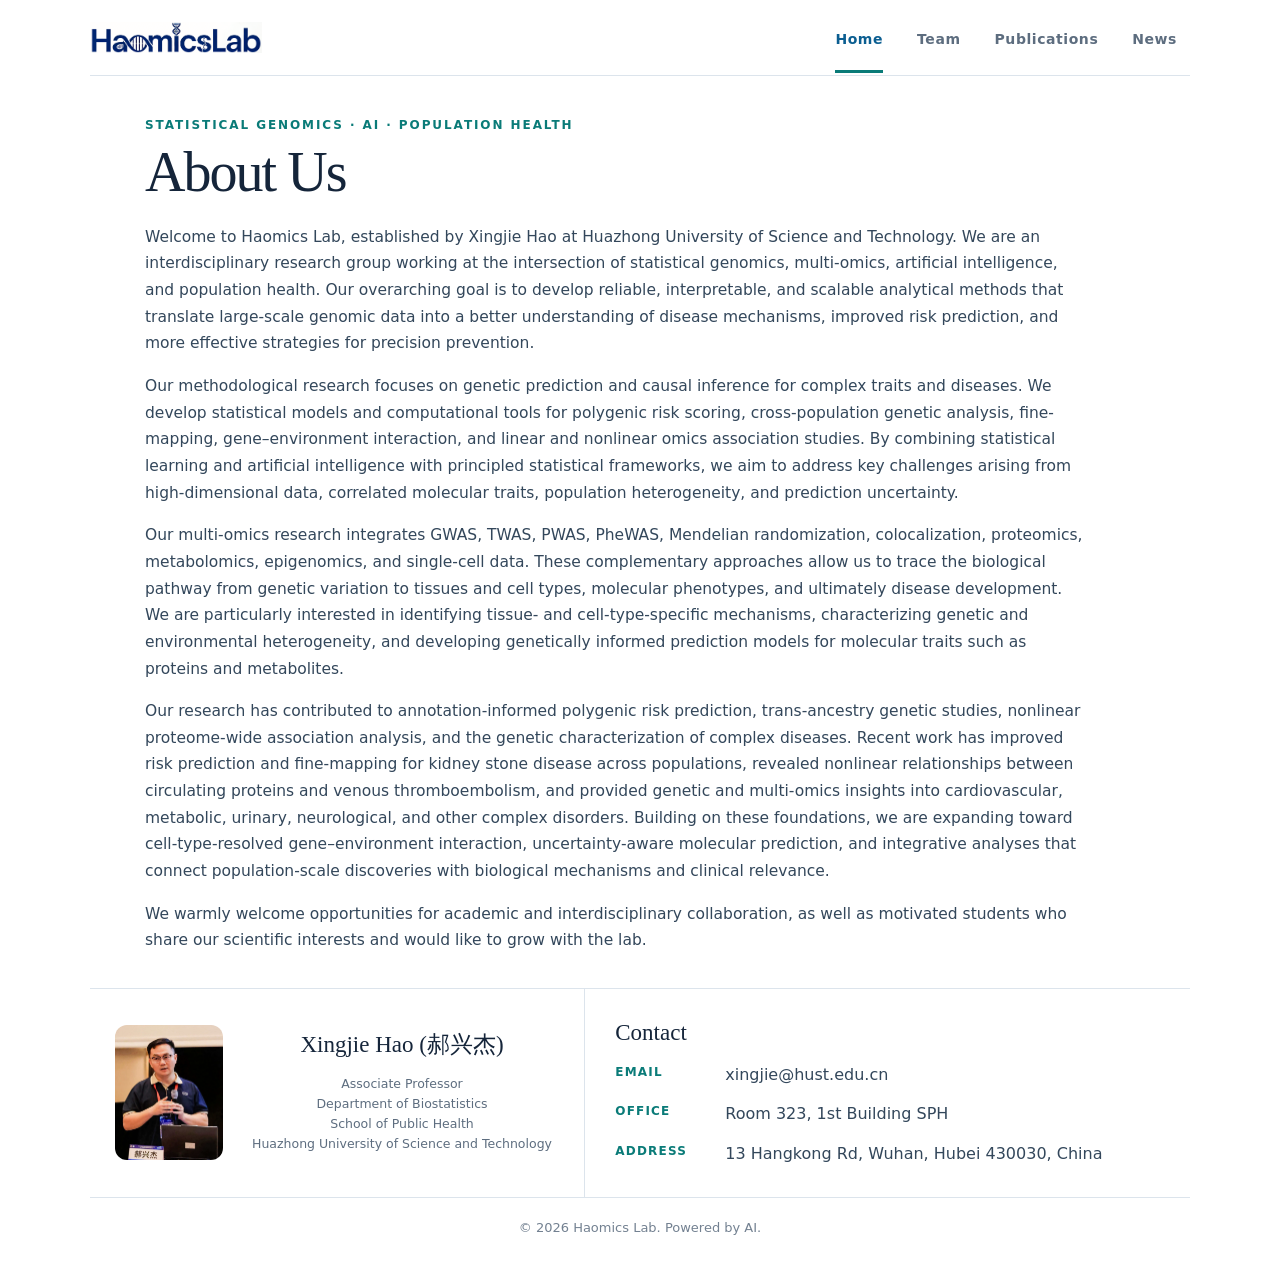
==== index.html @ bb044609 "Update index.html" ====
<!DOCTYPE html>
<html lang="en" data-static-package="haomics-v4-preview-parity">
<head>
  <meta charset="utf-8">
  <meta name="viewport" content="width=device-width, initial-scale=1">
  <title>Home | Haolab@HUST</title>
  <meta name="description" content="Haomics Lab led by Xingjie Hao (郝兴杰), Department of Biostatistics, Huazhong University of Science and Technology. Research: statistical genomics, multi-omics, Mendelian randomization, polygenic risk score, complex disease genetics.">
  <meta name="keywords" content="Xingjie Hao, Haomics Lab, statistical genomics, multi-omics, Mendelian randomization, PRS, complex disease genetics, Huazhong University of Science and Technology, HUST">
  <meta name="author" content="Xingjie Hao">
  <meta name="robots" content="index,follow">
  <link rel="canonical" href="https://haomicslab.github.io/">
  <link rel="stylesheet" href="jemdoc.css">
</head>
<body>
  <div class="site-frame">
  <header class="site-header">
    <a class="brand" href="index.html" aria-label="Haomics Lab home"><img src="https://haomicslab.github.io/image/logo.png" alt="Haomics Lab"></a>
    <nav aria-label="Primary navigation">
      <a href="index.html" aria-current="page">Home</a>
      <a href="team.html">Team</a>
      <a href="publications.html">Publications</a>
      <a href="news.html">News</a>
    </nav>
  </header>

  <main>
    <section class="home-overview" aria-labelledby="about-heading">
      <div class="research-copy">
        <p class="eyebrow">Statistical Genomics &middot; AI &middot; Population Health</p>
        <h1 id="about-heading">About Us</h1>
        <p>Welcome to Haomics Lab, established by Xingjie Hao at Huazhong University of Science and Technology. We are an interdisciplinary research group working at the intersection of statistical genomics, multi-omics, artificial intelligence, and population health. Our overarching goal is to develop reliable, interpretable, and scalable analytical methods that translate large-scale genomic data into a better understanding of disease mechanisms, improved risk prediction, and more effective strategies for precision prevention.</p>
        <p>Our methodological research focuses on genetic prediction and causal inference for complex traits and diseases. We develop statistical models and computational tools for polygenic risk scoring, cross-population genetic analysis, fine-mapping, gene–environment interaction, and linear and nonlinear omics association studies. By combining statistical learning and artificial intelligence with principled statistical frameworks, we aim to address key challenges arising from high-dimensional data, correlated molecular traits, population heterogeneity, and prediction uncertainty.</p>
        <p>Our multi-omics research integrates GWAS, TWAS, PWAS, PheWAS, Mendelian randomization, colocalization, proteomics, metabolomics, epigenomics, and single-cell data. These complementary approaches allow us to trace the biological pathway from genetic variation to tissues and cell types, molecular phenotypes, and ultimately disease development. We are particularly interested in identifying tissue- and cell-type-specific mechanisms, characterizing genetic and environmental heterogeneity, and developing genetically informed prediction models for molecular traits such as proteins and metabolites.</p>
        <p>Our research has contributed to annotation-informed polygenic risk prediction, trans-ancestry genetic studies, nonlinear proteome-wide association analysis, and the genetic characterization of complex diseases. Recent work has improved risk prediction and fine-mapping for kidney stone disease across populations, revealed nonlinear relationships between circulating proteins and venous thromboembolism, and provided genetic and multi-omics insights into cardiovascular, metabolic, urinary, neurological, and other complex disorders. Building on these foundations, we are expanding toward cell-type-resolved gene–environment interaction, uncertainty-aware molecular prediction, and integrative analyses that connect population-scale discoveries with biological mechanisms and clinical relevance.</p>
        <p>We warmly welcome opportunities for academic and interdisciplinary collaboration, as well as motivated students who share our scientific interests and would like to grow with the lab.</p>
      </div>
    </section>

    <section class="home-details" aria-label="Principal investigator and contact information">
      <aside class="pi-card" aria-labelledby="pi-name">
        <img src="https://haomicslab.github.io/image/xingjie.jpg" alt="Xingjie Hao">
        <div class="pi-copy">
          <h2 id="pi-name">Xingjie Hao <span>(郝兴杰)</span></h2>
          <p class="role">Associate Professor<br>Department of Biostatistics<br>School of Public Health<br>Huazhong University of Science and Technology</p>
        </div>
      </aside>
      <div class="contact-card" aria-labelledby="contact-heading">
        <h2 id="contact-heading">Contact</h2>
        <address>
          <span>Email</span><a href="mailto:xingjie@hust.edu.cn">xingjie@hust.edu.cn</a>
          <span>Office</span><p>Room 323, 1st Building SPH</p>
          <span>Address</span><p>13 Hangkong Rd, Wuhan, Hubei 430030, China </p>
        </address>
      </div>
    </section>
  </main>
  <footer>© 2026 Haomics Lab. Powered by AI.</footer>
  </div>
</body>
</html>
---- jemdoc.css ----
/* Haomics Lab static package: haomics-v4-preview-parity */
:root {
  --ink: #15253a;
  --muted: #5d6d7f;
  --line: #dce4ec;
  --paper: #ffffff;
  --white: #ffffff;
  --blue: #0b5e91;
  --teal: #0a7b78;
  --accent: #ffffff;
}

* { box-sizing: border-box; }
html { scroll-behavior: smooth; }
body {
  margin: 0;
  background: var(--white);
  color: var(--ink);
  font-family: Inter, ui-sans-serif, system-ui, -apple-system, BlinkMacSystemFont, "Segoe UI", sans-serif;
  -webkit-font-smoothing: antialiased;
}
a { color: inherit; }
img { display: block; max-width: 100%; }
.site-frame { width: min(1100px, calc(100% - 40px)); margin: 0 auto; min-height: 100vh; }
.site-header {
  min-height: 76px;
  display: flex;
  align-items: center;
  justify-content: space-between;
  gap: 32px;
  border-bottom: 1px solid var(--line);
}
.brand { display: inline-flex; align-items: center; }
.brand img { width: 172px; height: auto; }
nav { display: flex; align-items: stretch; gap: 8px; }
nav a { position: relative; padding: 27px 13px 25px; color: var(--muted); text-decoration: none; font-size: 14px; font-weight: 650; letter-spacing: .04em; }
nav a::after { content: ""; position: absolute; left: 13px; right: 13px; bottom: -1px; height: 3px; background: var(--teal); transform: scaleX(0); transition: transform .18s ease; }
nav a:hover, nav a[aria-current="page"] { color: var(--blue); }
nav a:hover::after, nav a[aria-current="page"]::after { transform: scaleX(1); }
h1, h2, p { margin-top: 0; }
h1 { margin-bottom: 22px; font-family: Georgia, "Times New Roman", serif; font-size: clamp(38px,4.5vw,56px); font-weight: 500; line-height: 1.03; letter-spacing: -.035em; }
h2 { font-family: Georgia, "Times New Roman", serif; font-weight: 500; }
.eyebrow { margin: 0 0 12px; color: var(--teal); font-size: 12px; font-weight: 800; letter-spacing: .16em; text-transform: uppercase; }
footer { padding: 22px 0 30px; color: #738191; font-size: 13px; text-align: center; }

/* Home */
.home-overview { padding: 42px 5% 34px; border-bottom: 1px solid var(--line); }
.research-copy { max-width: 940px; }
.research-copy > p:not(.eyebrow) { margin-bottom: 16px; color: #33475b; font-size: 15.5px; line-height: 1.72; }
.research-copy > p:last-child { margin-bottom: 0; }
.home-details { display: grid; grid-template-columns: minmax(0,.9fr) minmax(0,1.1fr); border-bottom: 1px solid var(--line); }
.pi-card, .contact-card { padding: 30px 5%; }
.pi-card { display: grid; grid-template-columns: 108px minmax(0,1fr); gap: 22px; align-items: center; border-right: 1px solid var(--line); }
.pi-card img { width: 108px; aspect-ratio: 4/5; object-fit: cover; border-radius: 12px; }
.pi-copy { text-align: center; }
.pi-card h2, .contact-card h2 { margin: 0 0 14px; font-size: 23px; line-height: 1.25; }
.pi-card h2 span { white-space: nowrap; }
.role { margin: 0; color: var(--muted); font-size: 12.5px; line-height: 1.62; }
address { display: grid; grid-template-columns: 88px 1fr; gap: 14px 22px; font-style: normal; }
address span { color: var(--teal); font-size: 12px; font-weight: 800; letter-spacing: .1em; text-transform: uppercase; padding-top: 3px; }
address p, address a { margin: 0; color: #33475b; line-height: 1.6; text-decoration: none; }
address a:hover { color: var(--blue); text-decoration: underline; text-underline-offset: 3px; }

/* Interior pages */
.page-intro { padding: 48px 5% 38px; background: var(--white); border-bottom: 1px solid var(--line); }
.page-intro h1 { margin: 0; font-size: clamp(38px,5vw,56px); }
.people-section { padding: 22px 5%; border-bottom: 1px solid var(--line); }
.people-section h2 { margin: 0 0 14px; font-size: 24px; }
.member-grid { list-style: none; display: grid; grid-template-columns: repeat(7,minmax(0,1fr)); gap: 18px 14px; padding: 0; margin: 0; }
.member-grid.pi-grid { grid-template-columns: minmax(0,130px); }
.member-card { min-width: 0; }
.member-photo { overflow: hidden; aspect-ratio: 4/5; background: #f3f5f7; border: 1px solid var(--line); border-radius: 12px; }
.member-photo img { width: 100%; height: 100%; object-fit: cover; transition: transform .3s ease; }
.member-card:hover .member-photo img { transform: scale(1.025); }
.member-card p { margin: 8px 0 0; color: #33475b; font-size: 13px; line-height: 1.4; }
.alumni-section { background: var(--white); }
.alumni-list { margin: 0; padding: 0; list-style: none; border-top: 1px solid var(--line); }
.alumni-list li { display: grid; grid-template-columns: 18px 1fr; gap: 8px; padding: 13px 0; border-bottom: 1px solid var(--line); }
.alumni-list span { color: var(--teal); font-family: Georgia,serif; font-size: 18px; line-height: 1.35; }
.alumni-list p { margin: 0; color: #3a4d5f; font-size: 14.5px; line-height: 1.58; }
.publication-intro { padding-top: 26px; padding-bottom: 22px; }
.publication-intro h1 { font-size: clamp(28px,3.2vw,38px); }
.pub-desc { max-width: 760px; margin-top: 14px; color: var(--muted); font-size: 14px; line-height: 1.65; }
.pub-desc a, .news-item a { color: var(--blue); text-decoration-thickness: 1px; text-underline-offset: 3px; }
.co-first, .corr { font-size: .72em; font-weight: 800; line-height: 0; position: relative; top: -.35em; }
.co-first { color: #b6413c; }
.corr { color: var(--blue); }
.publication-archive { background: var(--white); }
.publication-year { display: grid; grid-template-columns: 110px 1fr; gap: 26px; padding: 36px 5%; border-bottom: 1px solid var(--line); }
.publication-year h2 { margin: 0; color: var(--teal); font-size: 22px; }
.publication-year ul { margin: 0; padding: 0; list-style: none; }
.publication-year li { position: relative; padding: 0 0 18px 24px; color: #33475b; font-size: 14.5px; line-height: 1.68; }
.publication-year li:last-child { padding-bottom: 0; }
.publication-year li::before { content: "›"; position: absolute; left: 0; top: -1px; color: var(--teal); font-family: Georgia,serif; font-size: 20px; }
.publication-year em { color: var(--ink); font-family: Georgia,"Times New Roman",serif; font-weight: 650; }
.me { color: var(--ink); font-weight: 800; }
.article-link { display: inline-flex; align-items: center; gap: 4px; margin-left: 8px; padding: 3px 8px; border: 1px solid #b9cbd4; border-radius: 999px; color: var(--blue); font-size: 11.5px; font-weight: 750; line-height: 1.3; text-decoration: none; white-space: nowrap; vertical-align: .08em; }
.article-link:hover { background: #eef7f7; border-color: var(--teal); color: var(--teal); }
.news-list { padding: 0 5%; background: var(--white); }
.news-item { display: grid; grid-template-columns: 120px 1fr; gap: 26px; padding: 30px 0; border-bottom: 1px solid var(--line); }
.news-item time { color: var(--teal); font-family: Georgia,serif; font-size: 17px; }
.news-item p { margin: 0; color: #33475b; font-size: 15.5px; line-height: 1.65; }

@media (max-width: 760px) {
  .site-frame { width: min(100% - 24px,1100px); }
  .site-header { min-height: auto; padding: 14px 0 9px; flex-direction: column; align-items: flex-start; gap: 9px; }
  .brand img { width: 150px; }
  nav { width: 100%; overflow-x: auto; gap: 0; scrollbar-width: none; }
  nav::-webkit-scrollbar { display: none; }
  nav a { flex: 1 0 auto; min-width: max-content; padding: 11px 10px 9px; text-align: center; font-size: 12.5px; }
  nav a::after { left: 11px; right: 11px; }
  h1 { font-size: clamp(36px,11vw,48px); }
  .home-overview { padding: 30px 16px 26px; }
  .research-copy > p:not(.eyebrow) { font-size: 15px; line-height: 1.68; }
  .home-details { grid-template-columns: 1fr; }
  .pi-card, .contact-card { padding: 24px 16px; }
  .pi-card { grid-template-columns: 92px minmax(0,1fr); gap: 16px; border-right: 0; border-bottom: 1px solid var(--line); }
  .pi-card img { width: 92px; border-radius: 10px; }
  .pi-card h2, .contact-card h2 { margin-bottom: 12px; font-size: 21px; }
  .role { font-size: 12px; }
  address { grid-template-columns: 1fr; gap: 5px; }
  address p, address a { margin-bottom: 15px; }
  .page-intro { padding: 36px 16px 30px; }
  .page-intro h1 { font-size: clamp(36px,11vw,48px); }
  .people-section { padding: 20px 16px; }
  .member-grid { grid-template-columns: repeat(2,minmax(0,1fr)); gap: 24px 12px; }
  .member-grid.pi-grid { grid-template-columns: minmax(0,130px); }
  .member-card p { font-size: 13px; }
  .alumni-list li { grid-template-columns: 16px 1fr; gap: 7px; }
  .publication-year { grid-template-columns: 1fr; gap: 18px; padding: 32px 16px; }
  .publication-intro { padding: 24px 16px 20px; }
  .publication-intro h1 { font-size: clamp(28px,8vw,36px); }
  .publication-year li { padding-left: 22px; font-size: 14px; line-height: 1.65; }
  .article-link { display: flex; width: max-content; margin: 8px 0 0; }
  .news-list { padding: 0 16px; }
  .news-item { grid-template-columns: 1fr; gap: 10px; padding: 26px 0; }
  .news-item p { font-size: 15px; }
}

@media (min-width: 761px) and (max-width: 980px) {
  .member-grid { grid-template-columns: repeat(4,minmax(0,1fr)); }
  .home-details { grid-template-columns: 1fr 1fr; }
  .pi-card { grid-template-columns: 96px minmax(0,1fr); gap: 16px; }
  .pi-card img { width: 96px; }
}

@media (prefers-reduced-motion: reduce) { * { scroll-behavior: auto !important; transition: none !important; } }
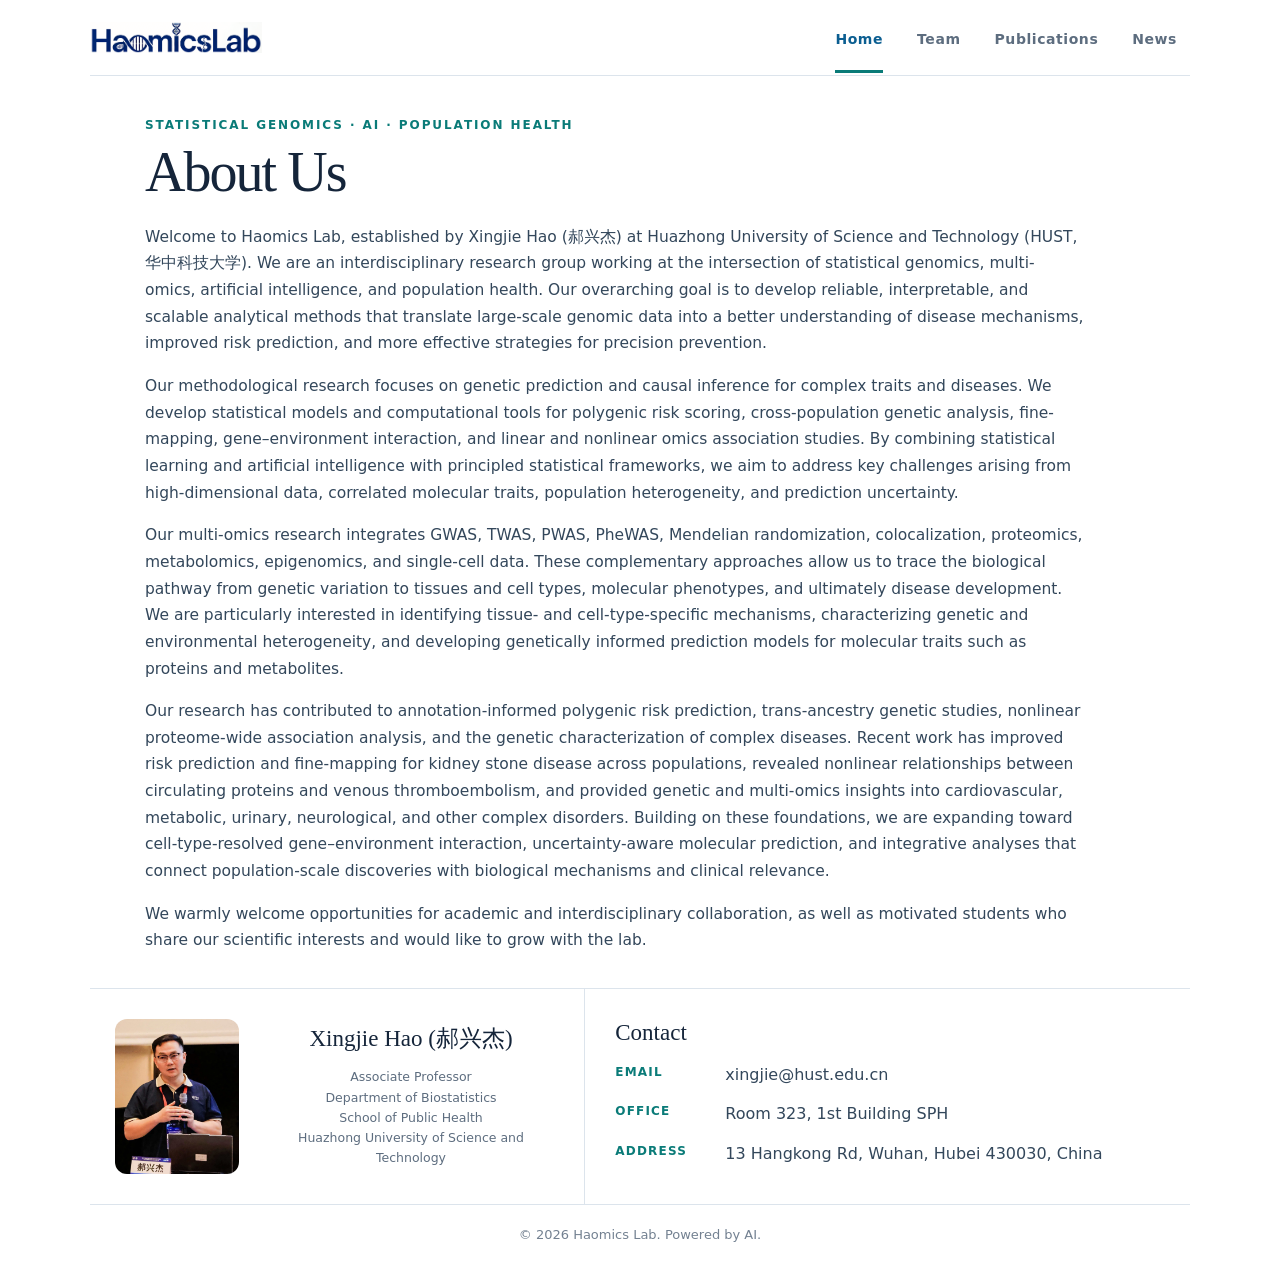
==== commit 2abc1231: "Update index.html" ====
--- a/index.html
+++ b/index.html
@@ -28,7 +28,7 @@
       <div class="research-copy">
         <p class="eyebrow">Statistical Genomics &middot; AI &middot; Population Health</p>
         <h1 id="about-heading">About Us</h1>
-        <p>Welcome to Haomics Lab, established by Xingjie Hao at Huazhong University of Science and Technology. We are an interdisciplinary research group working at the intersection of statistical genomics, multi-omics, artificial intelligence, and population health. Our overarching goal is to develop reliable, interpretable, and scalable analytical methods that translate large-scale genomic data into a better understanding of disease mechanisms, improved risk prediction, and more effective strategies for precision prevention.</p>
+        <p>Welcome to Haomics Lab, established by Xingjie Hao (郝兴杰) at Huazhong University of Science and Technology (HUST, 华中科技大学). We are an interdisciplinary research group working at the intersection of statistical genomics, multi-omics, artificial intelligence, and population health. Our overarching goal is to develop reliable, interpretable, and scalable analytical methods that translate large-scale genomic data into a better understanding of disease mechanisms, improved risk prediction, and more effective strategies for precision prevention.</p>
         <p>Our methodological research focuses on genetic prediction and causal inference for complex traits and diseases. We develop statistical models and computational tools for polygenic risk scoring, cross-population genetic analysis, fine-mapping, gene–environment interaction, and linear and nonlinear omics association studies. By combining statistical learning and artificial intelligence with principled statistical frameworks, we aim to address key challenges arising from high-dimensional data, correlated molecular traits, population heterogeneity, and prediction uncertainty.</p>
         <p>Our multi-omics research integrates GWAS, TWAS, PWAS, PheWAS, Mendelian randomization, colocalization, proteomics, metabolomics, epigenomics, and single-cell data. These complementary approaches allow us to trace the biological pathway from genetic variation to tissues and cell types, molecular phenotypes, and ultimately disease development. We are particularly interested in identifying tissue- and cell-type-specific mechanisms, characterizing genetic and environmental heterogeneity, and developing genetically informed prediction models for molecular traits such as proteins and metabolites.</p>
         <p>Our research has contributed to annotation-informed polygenic risk prediction, trans-ancestry genetic studies, nonlinear proteome-wide association analysis, and the genetic characterization of complex diseases. Recent work has improved risk prediction and fine-mapping for kidney stone disease across populations, revealed nonlinear relationships between circulating proteins and venous thromboembolism, and provided genetic and multi-omics insights into cardiovascular, metabolic, urinary, neurological, and other complex disorders. Building on these foundations, we are expanding toward cell-type-resolved gene–environment interaction, uncertainty-aware molecular prediction, and integrative analyses that connect population-scale discoveries with biological mechanisms and clinical relevance.</p>
--- a/jemdoc.css
+++ b/jemdoc.css
@@ -1,4 +1,4 @@
-/* Haomics Lab static package: haomics-v4-preview-parity */
+/* Haomics Lab static package: haomics-v4-larger-team-photos */
 :root {
   --ink: #15253a;
   --muted: #5d6d7f;
@@ -50,8 +50,8 @@
 .research-copy > p:last-child { margin-bottom: 0; }
 .home-details { display: grid; grid-template-columns: minmax(0,.9fr) minmax(0,1.1fr); border-bottom: 1px solid var(--line); }
 .pi-card, .contact-card { padding: 30px 5%; }
-.pi-card { display: grid; grid-template-columns: 108px minmax(0,1fr); gap: 22px; align-items: center; border-right: 1px solid var(--line); }
-.pi-card img { width: 108px; aspect-ratio: 4/5; object-fit: cover; border-radius: 12px; }
+.pi-card { display: grid; grid-template-columns: 124px minmax(0,1fr); gap: 24px; align-items: center; border-right: 1px solid var(--line); }
+.pi-card img { width: 124px; aspect-ratio: 4/5; object-fit: cover; border-radius: 12px; }
 .pi-copy { text-align: center; }
 .pi-card h2, .contact-card h2 { margin: 0 0 14px; font-size: 23px; line-height: 1.25; }
 .pi-card h2 span { white-space: nowrap; }
@@ -66,13 +66,13 @@
 .page-intro h1 { margin: 0; font-size: clamp(38px,5vw,56px); }
 .people-section { padding: 22px 5%; border-bottom: 1px solid var(--line); }
 .people-section h2 { margin: 0 0 14px; font-size: 24px; }
-.member-grid { list-style: none; display: grid; grid-template-columns: repeat(7,minmax(0,1fr)); gap: 18px 14px; padding: 0; margin: 0; }
-.member-grid.pi-grid { grid-template-columns: minmax(0,130px); }
-.member-card { min-width: 0; }
-.member-photo { overflow: hidden; aspect-ratio: 4/5; background: #f3f5f7; border: 1px solid var(--line); border-radius: 12px; }
+.member-grid { list-style: none; display: grid; grid-template-columns: repeat(5,minmax(0,1fr)); gap: 20px 18px; padding: 0; margin: 0; }
+.member-grid.pi-grid { grid-template-columns: minmax(0,176px); }
+.member-card { min-width: 0; text-align: center; }
+.member-photo { width: 100%; max-width: 176px; margin-inline: auto; overflow: hidden; aspect-ratio: 4/5; background: #f3f5f7; border: 1px solid var(--line); border-radius: 12px; }
 .member-photo img { width: 100%; height: 100%; object-fit: cover; transition: transform .3s ease; }
 .member-card:hover .member-photo img { transform: scale(1.025); }
-.member-card p { margin: 8px 0 0; color: #33475b; font-size: 13px; line-height: 1.4; }
+.member-card p { margin: 9px 0 0; color: #33475b; font-size: 13px; line-height: 1.35; text-align: center; white-space: nowrap; letter-spacing: -.01em; }
 .alumni-section { background: var(--white); }
 .alumni-list { margin: 0; padding: 0; list-style: none; border-top: 1px solid var(--line); }
 .alumni-list li { display: grid; grid-template-columns: 18px 1fr; gap: 8px; padding: 13px 0; border-bottom: 1px solid var(--line); }
@@ -114,8 +114,8 @@
   .research-copy > p:not(.eyebrow) { font-size: 15px; line-height: 1.68; }
   .home-details { grid-template-columns: 1fr; }
   .pi-card, .contact-card { padding: 24px 16px; }
-  .pi-card { grid-template-columns: 92px minmax(0,1fr); gap: 16px; border-right: 0; border-bottom: 1px solid var(--line); }
-  .pi-card img { width: 92px; border-radius: 10px; }
+  .pi-card { grid-template-columns: 104px minmax(0,1fr); gap: 18px; border-right: 0; border-bottom: 1px solid var(--line); }
+  .pi-card img { width: 104px; border-radius: 10px; }
   .pi-card h2, .contact-card h2 { margin-bottom: 12px; font-size: 21px; }
   .role { font-size: 12px; }
   address { grid-template-columns: 1fr; gap: 5px; }
@@ -123,9 +123,10 @@
   .page-intro { padding: 36px 16px 30px; }
   .page-intro h1 { font-size: clamp(36px,11vw,48px); }
   .people-section { padding: 20px 16px; }
-  .member-grid { grid-template-columns: repeat(2,minmax(0,1fr)); gap: 24px 12px; }
-  .member-grid.pi-grid { grid-template-columns: minmax(0,130px); }
-  .member-card p { font-size: 13px; }
+  .member-grid { grid-template-columns: repeat(2,minmax(0,1fr)); gap: 22px 8px; }
+  .member-grid.pi-grid { grid-template-columns: minmax(0,160px); }
+  .member-photo { max-width: 168px; }
+  .member-card p { font-size: clamp(10.75px,3vw,12.5px); letter-spacing: -.035em; }
   .alumni-list li { grid-template-columns: 16px 1fr; gap: 7px; }
   .publication-year { grid-template-columns: 1fr; gap: 18px; padding: 32px 16px; }
   .publication-intro { padding: 24px 16px 20px; }
@@ -140,8 +141,13 @@
 @media (min-width: 761px) and (max-width: 980px) {
   .member-grid { grid-template-columns: repeat(4,minmax(0,1fr)); }
   .home-details { grid-template-columns: 1fr 1fr; }
-  .pi-card { grid-template-columns: 96px minmax(0,1fr); gap: 16px; }
-  .pi-card img { width: 96px; }
+  .pi-card { grid-template-columns: 112px minmax(0,1fr); gap: 18px; }
+  .pi-card img { width: 112px; }
+}
+
+@media (max-width: 340px) {
+  .member-grid:not(.pi-grid) { grid-template-columns: 1fr; }
+  .member-card p { font-size: 12.5px; letter-spacing: -.01em; }
 }
 
 @media (prefers-reduced-motion: reduce) { * { scroll-behavior: auto !important; transition: none !important; } }
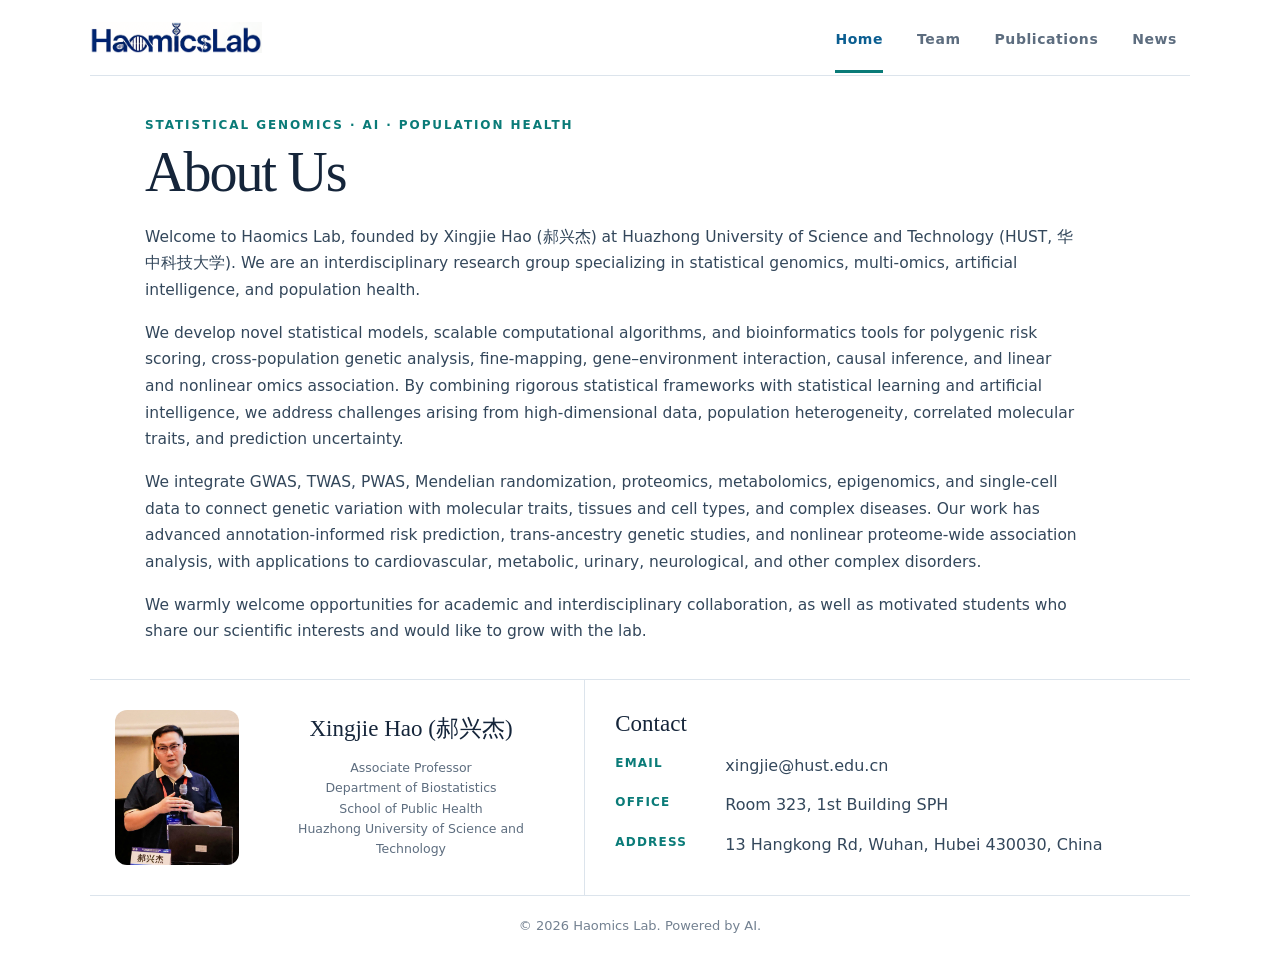
==== commit 765c0302: "Update index.html" ====
--- a/index.html
+++ b/index.html
@@ -28,10 +28,9 @@
       <div class="research-copy">
         <p class="eyebrow">Statistical Genomics &middot; AI &middot; Population Health</p>
         <h1 id="about-heading">About Us</h1>
-        <p>Welcome to Haomics Lab, established by Xingjie Hao (郝兴杰) at Huazhong University of Science and Technology (HUST, 华中科技大学). We are an interdisciplinary research group working at the intersection of statistical genomics, multi-omics, artificial intelligence, and population health. Our overarching goal is to develop reliable, interpretable, and scalable analytical methods that translate large-scale genomic data into a better understanding of disease mechanisms, improved risk prediction, and more effective strategies for precision prevention.</p>
-        <p>Our methodological research focuses on genetic prediction and causal inference for complex traits and diseases. We develop statistical models and computational tools for polygenic risk scoring, cross-population genetic analysis, fine-mapping, gene–environment interaction, and linear and nonlinear omics association studies. By combining statistical learning and artificial intelligence with principled statistical frameworks, we aim to address key challenges arising from high-dimensional data, correlated molecular traits, population heterogeneity, and prediction uncertainty.</p>
-        <p>Our multi-omics research integrates GWAS, TWAS, PWAS, PheWAS, Mendelian randomization, colocalization, proteomics, metabolomics, epigenomics, and single-cell data. These complementary approaches allow us to trace the biological pathway from genetic variation to tissues and cell types, molecular phenotypes, and ultimately disease development. We are particularly interested in identifying tissue- and cell-type-specific mechanisms, characterizing genetic and environmental heterogeneity, and developing genetically informed prediction models for molecular traits such as proteins and metabolites.</p>
-        <p>Our research has contributed to annotation-informed polygenic risk prediction, trans-ancestry genetic studies, nonlinear proteome-wide association analysis, and the genetic characterization of complex diseases. Recent work has improved risk prediction and fine-mapping for kidney stone disease across populations, revealed nonlinear relationships between circulating proteins and venous thromboembolism, and provided genetic and multi-omics insights into cardiovascular, metabolic, urinary, neurological, and other complex disorders. Building on these foundations, we are expanding toward cell-type-resolved gene–environment interaction, uncertainty-aware molecular prediction, and integrative analyses that connect population-scale discoveries with biological mechanisms and clinical relevance.</p>
+        <p>Welcome to Haomics Lab, founded by Xingjie Hao (郝兴杰) at Huazhong University of Science and Technology (HUST, 华中科技大学). We are an interdisciplinary research group specializing in statistical genomics, multi-omics, artificial intelligence, and population health.</p>
+        <p>We develop novel statistical models, scalable computational algorithms, and bioinformatics tools for polygenic risk scoring, cross-population genetic analysis, fine-mapping, gene–environment interaction, causal inference, and linear and nonlinear omics association. By combining rigorous statistical frameworks with statistical learning and artificial intelligence, we address challenges arising from high-dimensional data, population heterogeneity, correlated molecular traits, and prediction uncertainty.</p>
+        <p>We integrate GWAS, TWAS, PWAS, Mendelian randomization, proteomics, metabolomics, epigenomics, and single-cell data to connect genetic variation with molecular traits, tissues and cell types, and complex diseases. Our work has advanced annotation-informed risk prediction, trans-ancestry genetic studies, and nonlinear proteome-wide association analysis, with applications to cardiovascular, metabolic, urinary, neurological, and other complex disorders.</p>
         <p>We warmly welcome opportunities for academic and interdisciplinary collaboration, as well as motivated students who share our scientific interests and would like to grow with the lab.</p>
       </div>
     </section>
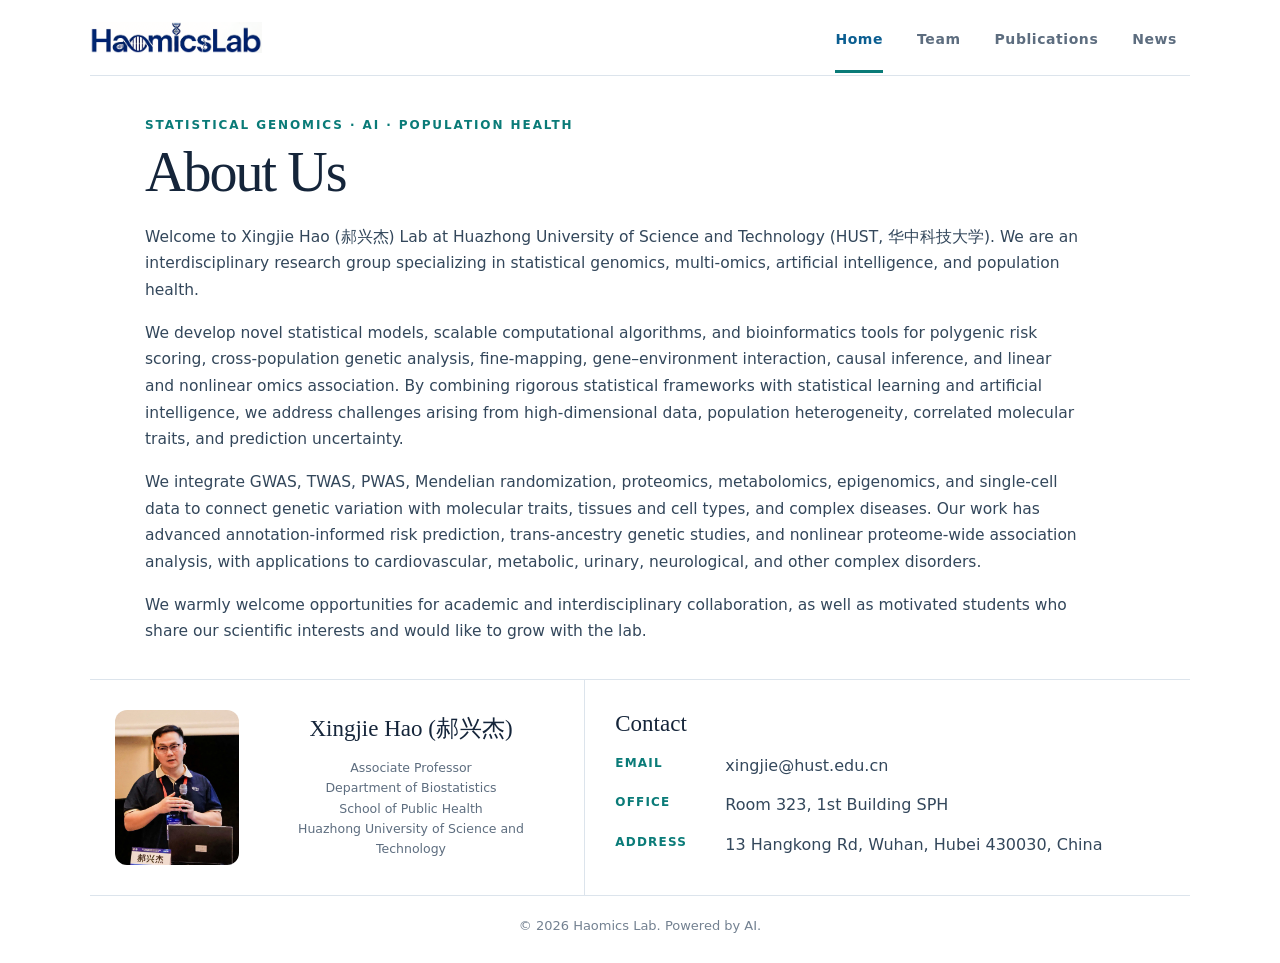
==== commit f465de4a: "Update index.html" ====
--- a/index.html
+++ b/index.html
@@ -28,7 +28,7 @@
       <div class="research-copy">
         <p class="eyebrow">Statistical Genomics &middot; AI &middot; Population Health</p>
         <h1 id="about-heading">About Us</h1>
-        <p>Welcome to Haomics Lab, founded by Xingjie Hao (郝兴杰) at Huazhong University of Science and Technology (HUST, 华中科技大学). We are an interdisciplinary research group specializing in statistical genomics, multi-omics, artificial intelligence, and population health.</p>
+        <p>Welcome to Xingjie Hao (郝兴杰) Lab at Huazhong University of Science and Technology (HUST, 华中科技大学). We are an interdisciplinary research group specializing in statistical genomics, multi-omics, artificial intelligence, and population health.</p>
         <p>We develop novel statistical models, scalable computational algorithms, and bioinformatics tools for polygenic risk scoring, cross-population genetic analysis, fine-mapping, gene–environment interaction, causal inference, and linear and nonlinear omics association. By combining rigorous statistical frameworks with statistical learning and artificial intelligence, we address challenges arising from high-dimensional data, population heterogeneity, correlated molecular traits, and prediction uncertainty.</p>
         <p>We integrate GWAS, TWAS, PWAS, Mendelian randomization, proteomics, metabolomics, epigenomics, and single-cell data to connect genetic variation with molecular traits, tissues and cell types, and complex diseases. Our work has advanced annotation-informed risk prediction, trans-ancestry genetic studies, and nonlinear proteome-wide association analysis, with applications to cardiovascular, metabolic, urinary, neurological, and other complex disorders.</p>
         <p>We warmly welcome opportunities for academic and interdisciplinary collaboration, as well as motivated students who share our scientific interests and would like to grow with the lab.</p>
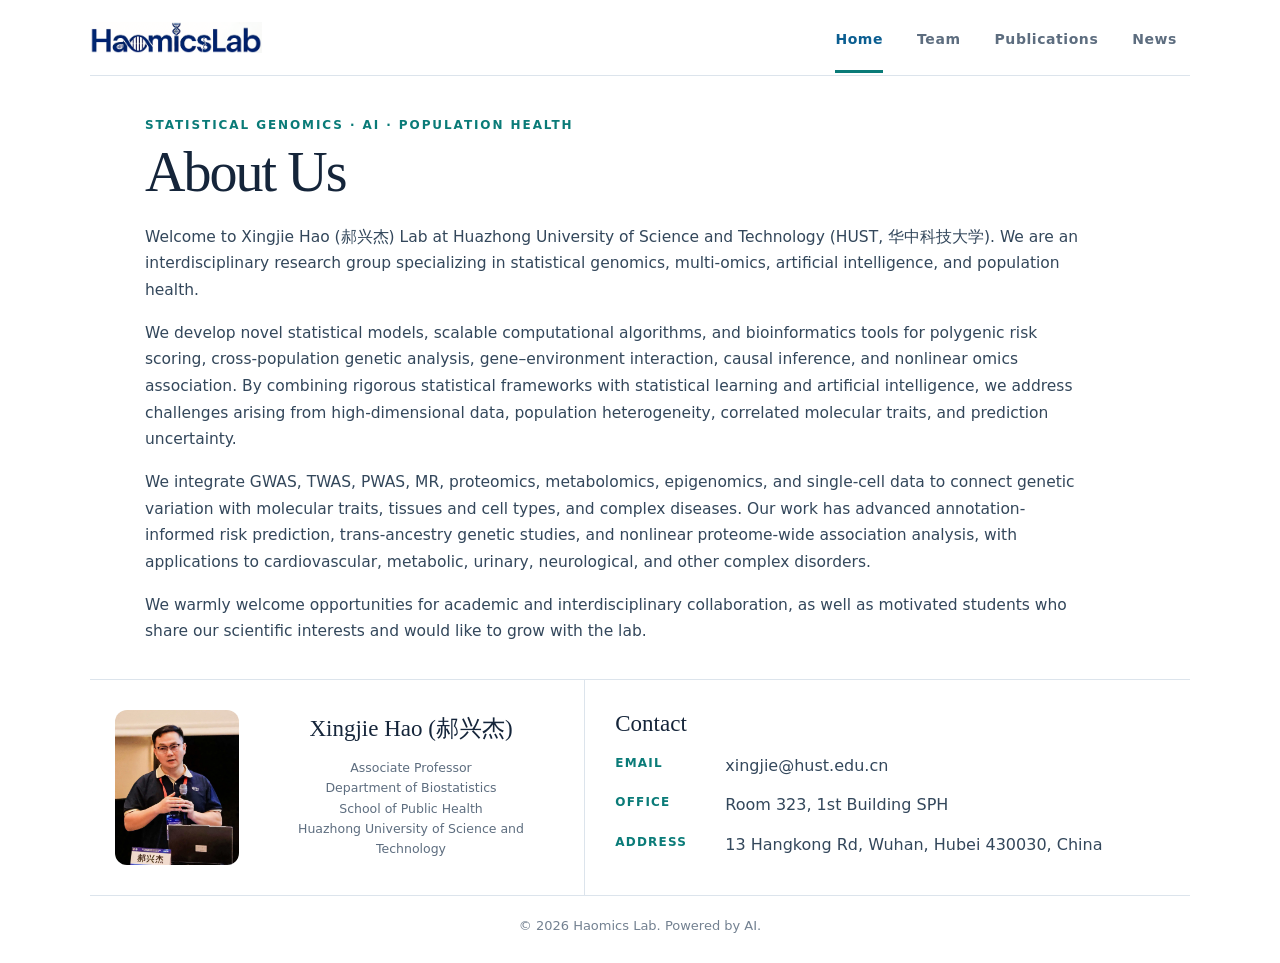
==== commit 5f1ee224: "Update index.html" ====
--- a/index.html
+++ b/index.html
@@ -29,8 +29,8 @@
         <p class="eyebrow">Statistical Genomics &middot; AI &middot; Population Health</p>
         <h1 id="about-heading">About Us</h1>
         <p>Welcome to Xingjie Hao (郝兴杰) Lab at Huazhong University of Science and Technology (HUST, 华中科技大学). We are an interdisciplinary research group specializing in statistical genomics, multi-omics, artificial intelligence, and population health.</p>
-        <p>We develop novel statistical models, scalable computational algorithms, and bioinformatics tools for polygenic risk scoring, cross-population genetic analysis, fine-mapping, gene–environment interaction, causal inference, and linear and nonlinear omics association. By combining rigorous statistical frameworks with statistical learning and artificial intelligence, we address challenges arising from high-dimensional data, population heterogeneity, correlated molecular traits, and prediction uncertainty.</p>
-        <p>We integrate GWAS, TWAS, PWAS, Mendelian randomization, proteomics, metabolomics, epigenomics, and single-cell data to connect genetic variation with molecular traits, tissues and cell types, and complex diseases. Our work has advanced annotation-informed risk prediction, trans-ancestry genetic studies, and nonlinear proteome-wide association analysis, with applications to cardiovascular, metabolic, urinary, neurological, and other complex disorders.</p>
+        <p>We develop novel statistical models, scalable computational algorithms, and bioinformatics tools for polygenic risk scoring, cross-population genetic analysis, gene–environment interaction, causal inference, and nonlinear omics association. By combining rigorous statistical frameworks with statistical learning and artificial intelligence, we address challenges arising from high-dimensional data, population heterogeneity, correlated molecular traits, and prediction uncertainty.</p>
+        <p>We integrate GWAS, TWAS, PWAS, MR, proteomics, metabolomics, epigenomics, and single-cell data to connect genetic variation with molecular traits, tissues and cell types, and complex diseases. Our work has advanced annotation-informed risk prediction, trans-ancestry genetic studies, and nonlinear proteome-wide association analysis, with applications to cardiovascular, metabolic, urinary, neurological, and other complex disorders.</p>
         <p>We warmly welcome opportunities for academic and interdisciplinary collaboration, as well as motivated students who share our scientific interests and would like to grow with the lab.</p>
       </div>
     </section>
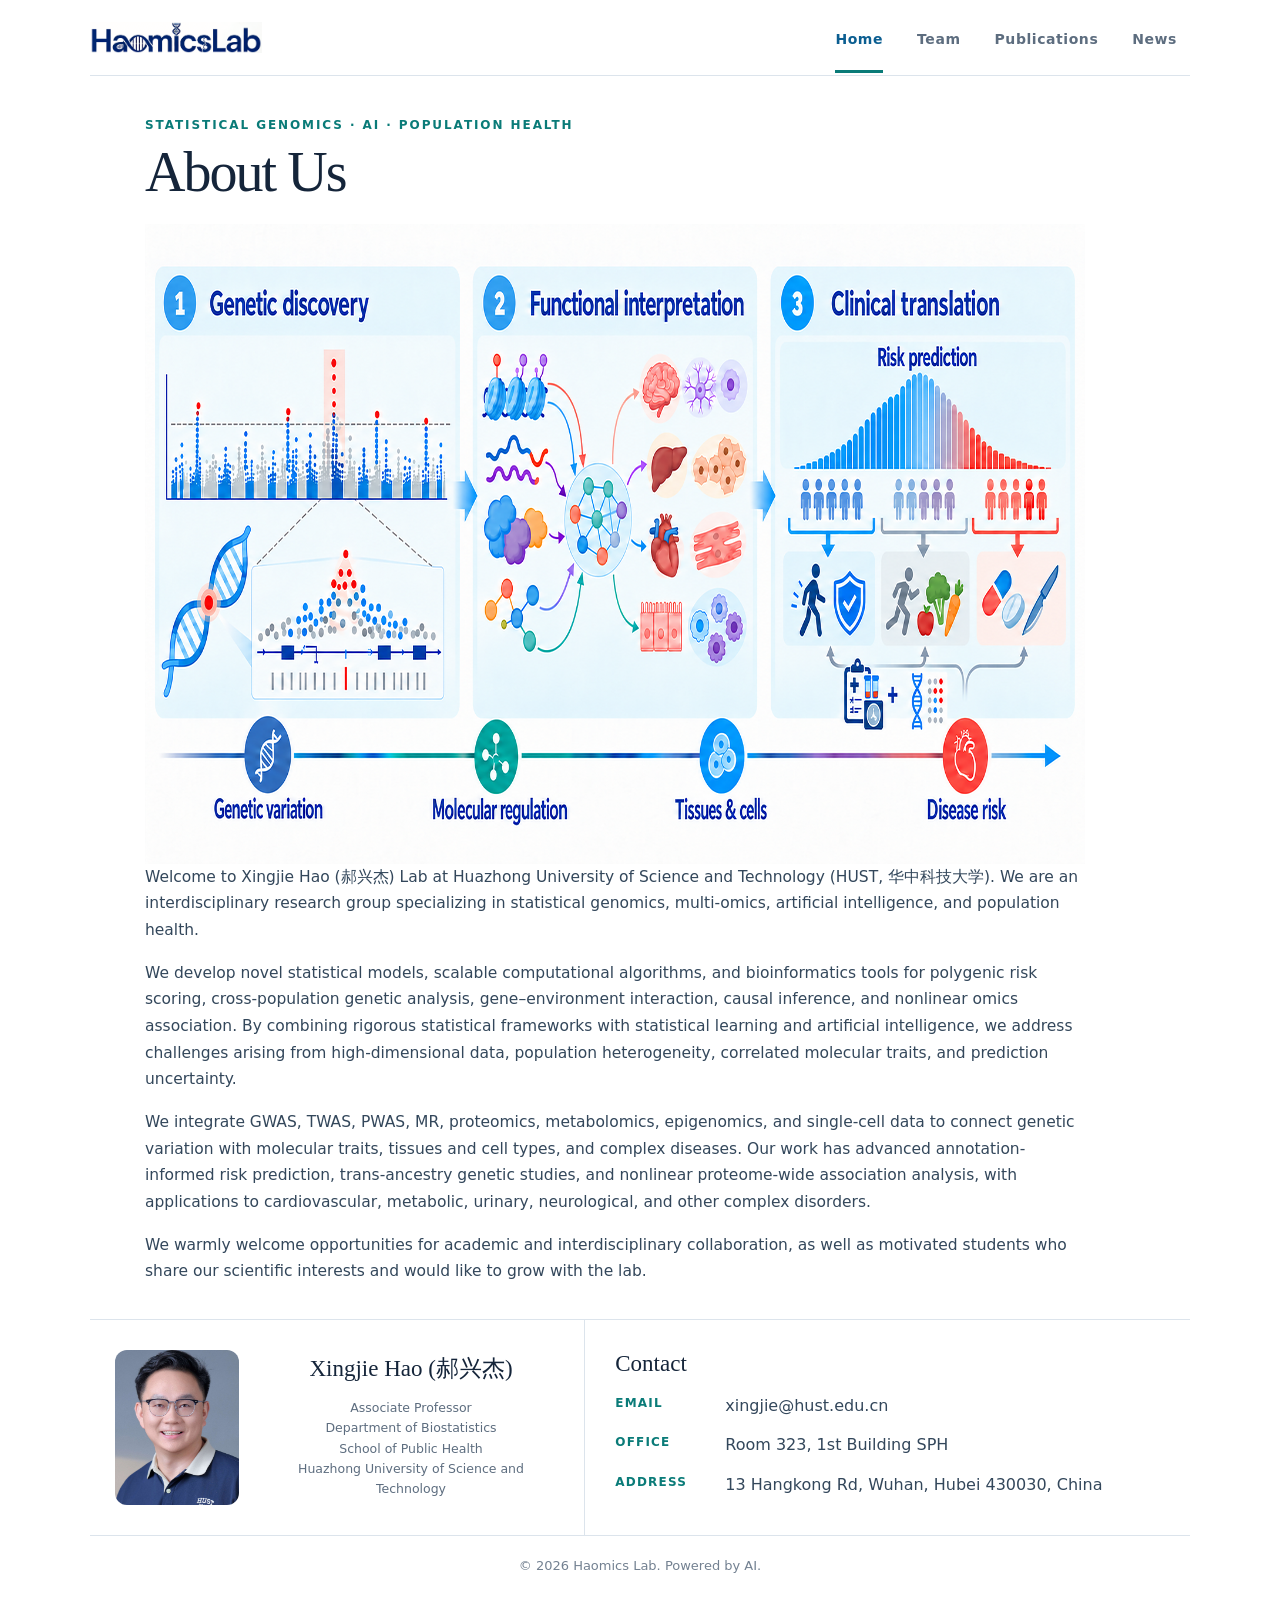
==== commit 9a90f983: "Update index.html" ====
--- a/index.html
+++ b/index.html
@@ -28,6 +28,25 @@
       <div class="research-copy">
         <p class="eyebrow">Statistical Genomics &middot; AI &middot; Population Health</p>
         <h1 id="about-heading">About Us</h1>
+        
+        <!-- Research overview figure -->
+<div class="research-overview">
+  <a
+    href="image/researchoverview.png?v=20261024-1"
+    target="_blank"
+    rel="noopener"
+    title="View full-size research overview"
+  >
+    <img
+      src="https://haomicslab.github.io/image/researchoverview.png"
+      alt="Haomics Lab research framework covering genetic discovery, functional interpretation, risk prediction, and clinical translation"
+      width="1600"
+      height="640"
+      decoding="async"
+    >
+  </a>
+</div>
+        
         <p>Welcome to Xingjie Hao (郝兴杰) Lab at Huazhong University of Science and Technology (HUST, 华中科技大学). We are an interdisciplinary research group specializing in statistical genomics, multi-omics, artificial intelligence, and population health.</p>
         <p>We develop novel statistical models, scalable computational algorithms, and bioinformatics tools for polygenic risk scoring, cross-population genetic analysis, gene–environment interaction, causal inference, and nonlinear omics association. By combining rigorous statistical frameworks with statistical learning and artificial intelligence, we address challenges arising from high-dimensional data, population heterogeneity, correlated molecular traits, and prediction uncertainty.</p>
         <p>We integrate GWAS, TWAS, PWAS, MR, proteomics, metabolomics, epigenomics, and single-cell data to connect genetic variation with molecular traits, tissues and cell types, and complex diseases. Our work has advanced annotation-informed risk prediction, trans-ancestry genetic studies, and nonlinear proteome-wide association analysis, with applications to cardiovascular, metabolic, urinary, neurological, and other complex disorders.</p>
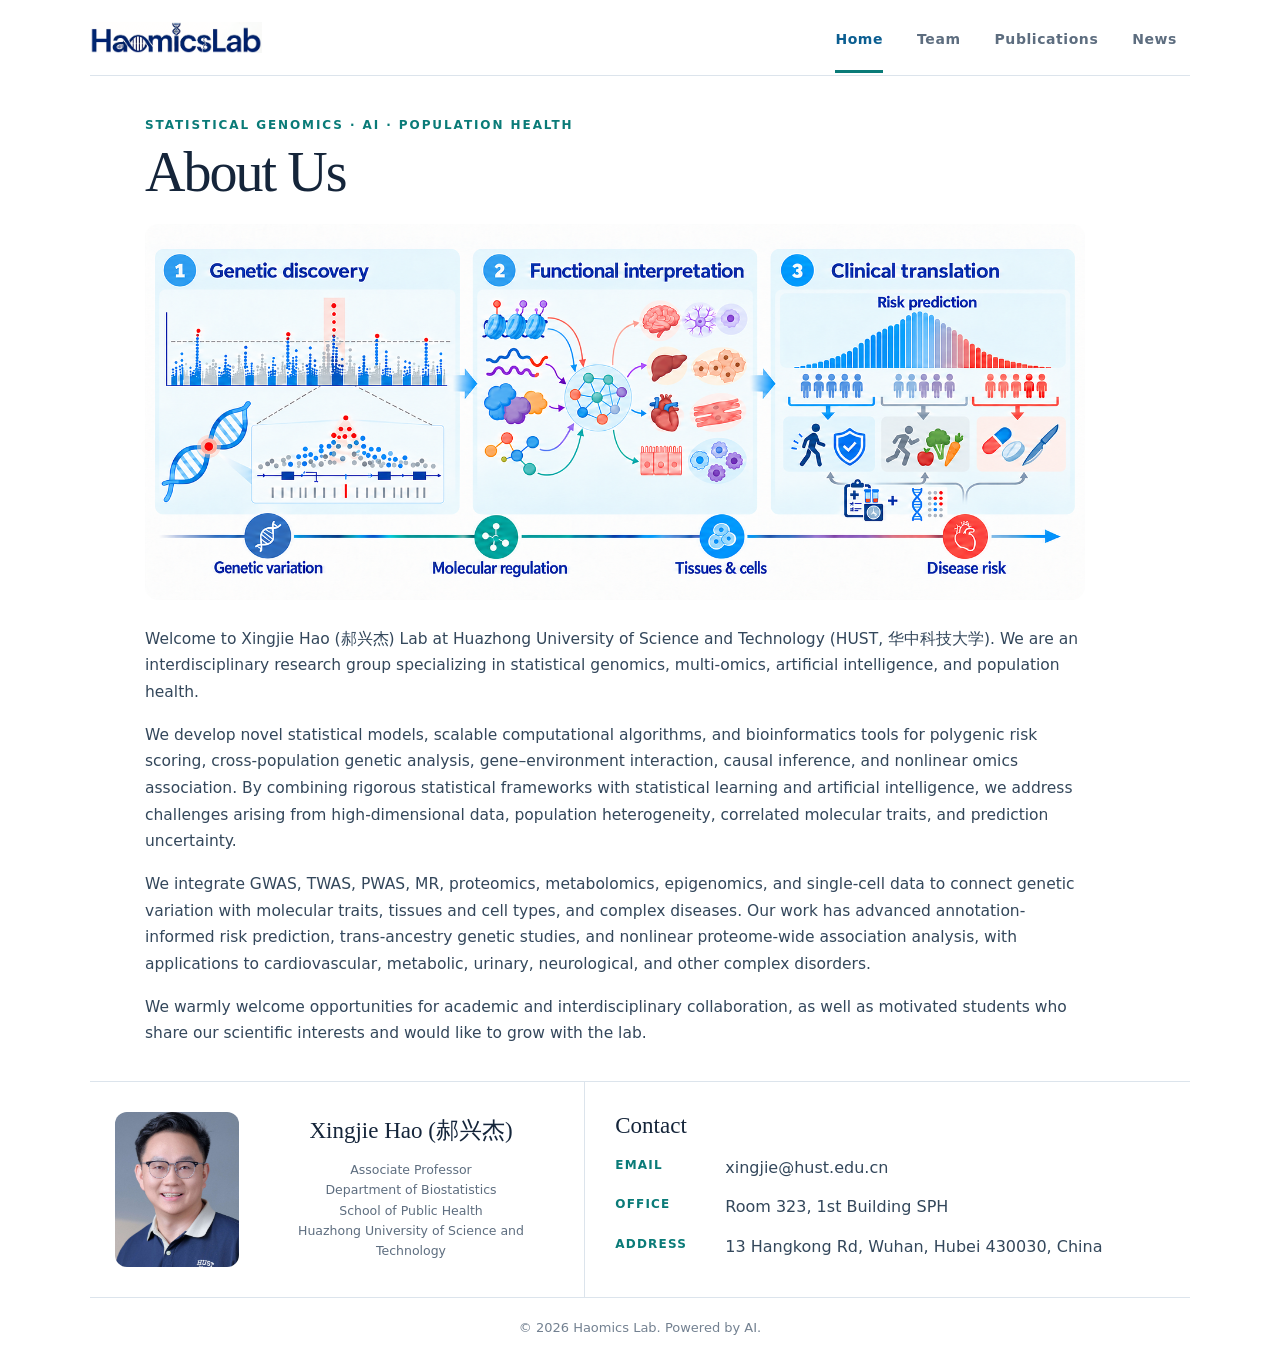
==== commit e4cc731d: "Update index.html" ====
--- a/index.html
+++ b/index.html
@@ -40,8 +40,6 @@
     <img
       src="https://haomicslab.github.io/image/researchoverview.png"
       alt="Haomics Lab research framework covering genetic discovery, functional interpretation, risk prediction, and clinical translation"
-      width="1600"
-      height="640"
       decoding="async"
     >
   </a>
--- a/jemdoc.css
+++ b/jemdoc.css
@@ -151,3 +151,35 @@
 }
 
 @media (prefers-reduced-motion: reduce) { * { scroll-behavior: auto !important; transition: none !important; } }
+
+/* Research figure below About Us */
+.research-overview {
+  width: 100%;
+  margin: 18px auto 26px;
+}
+
+.research-overview a {
+  display: block;
+  width: 100%;
+  text-decoration: none;
+  cursor: zoom-in;
+}
+
+.research-overview img {
+  display: block;
+  width: 100%;
+  height: auto;
+  margin: 0 auto;
+  border: 0;
+  border-radius: 14px;
+}
+
+@media screen and (max-width: 700px) {
+  .research-overview {
+    margin: 14px auto 22px;
+  }
+
+  .research-overview img {
+    border-radius: 9px;
+  }
+}
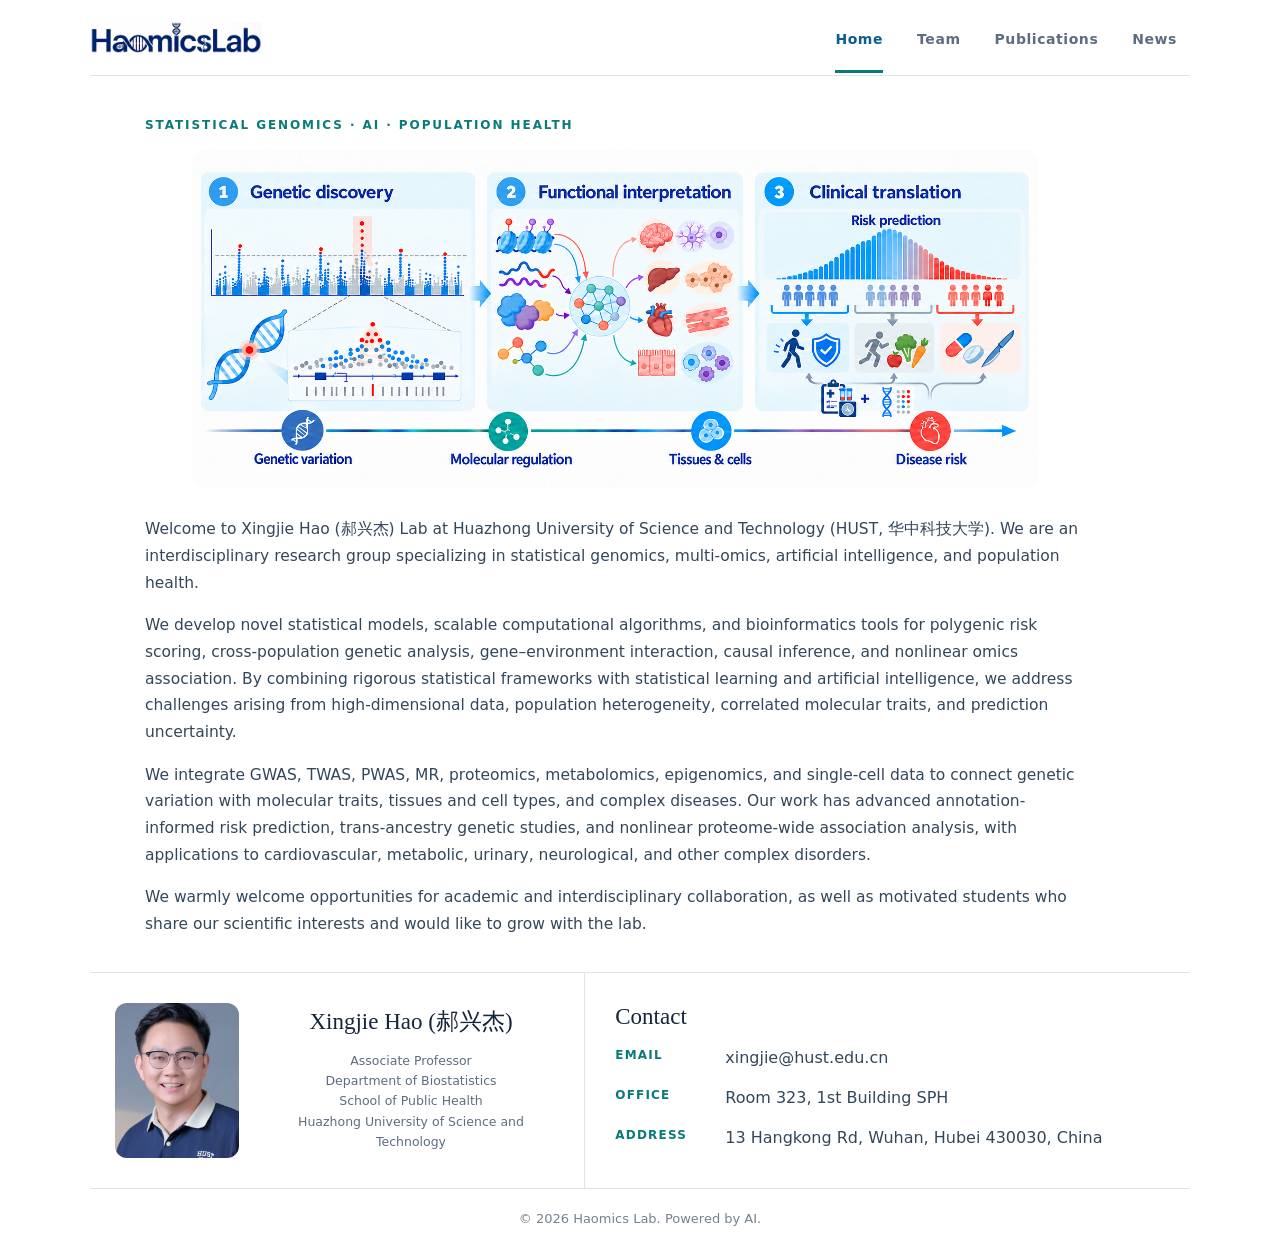
==== commit 290eff48: "Update index.html" ====
--- a/index.html
+++ b/index.html
@@ -27,7 +27,6 @@
     <section class="home-overview" aria-labelledby="about-heading">
       <div class="research-copy">
         <p class="eyebrow">Statistical Genomics &middot; AI &middot; Population Health</p>
-        <h1 id="about-heading">About Us</h1>
         
         <!-- Research overview figure -->
 <div class="research-overview">
--- a/jemdoc.css
+++ b/jemdoc.css
@@ -155,31 +155,57 @@
 /* Research figure below About Us */
 .research-overview {
   width: 100%;
-  margin: 18px auto 26px;
+  margin: 18px auto 28px;
+  text-align: center;
 }
 
 .research-overview a {
-  display: block;
+  display: flex;
   width: 100%;
+  justify-content: center;
+  align-items: center;
   text-decoration: none;
   cursor: zoom-in;
 }
 
-.research-overview img {
+.home-overview .research-overview img {
   display: block;
-  width: 100%;
-  height: auto;
+
+  /* 桌面端显示得稍小一些 */
+  width: 90%;
+  max-width: 1300px;
+
+  /* 保持图片原始长宽比 */
+  height: auto !important;
+  max-height: none !important;
+  aspect-ratio: auto !important;
+  object-fit: contain !important;
+
   margin: 0 auto;
   border: 0;
   border-radius: 14px;
 }
 
+/* Tablet */
+@media screen and (max-width: 900px) {
+  .home-overview .research-overview img {
+    width: 96%;
+    max-width: 100%;
+    height: auto !important;
+  }
+}
+
+/* Mobile */
 @media screen and (max-width: 700px) {
   .research-overview {
     margin: 14px auto 22px;
   }
 
-  .research-overview img {
+  .home-overview .research-overview img {
+    width: 100%;
+    max-width: 100%;
+    height: auto !important;
+    object-fit: contain !important;
     border-radius: 9px;
   }
 }
